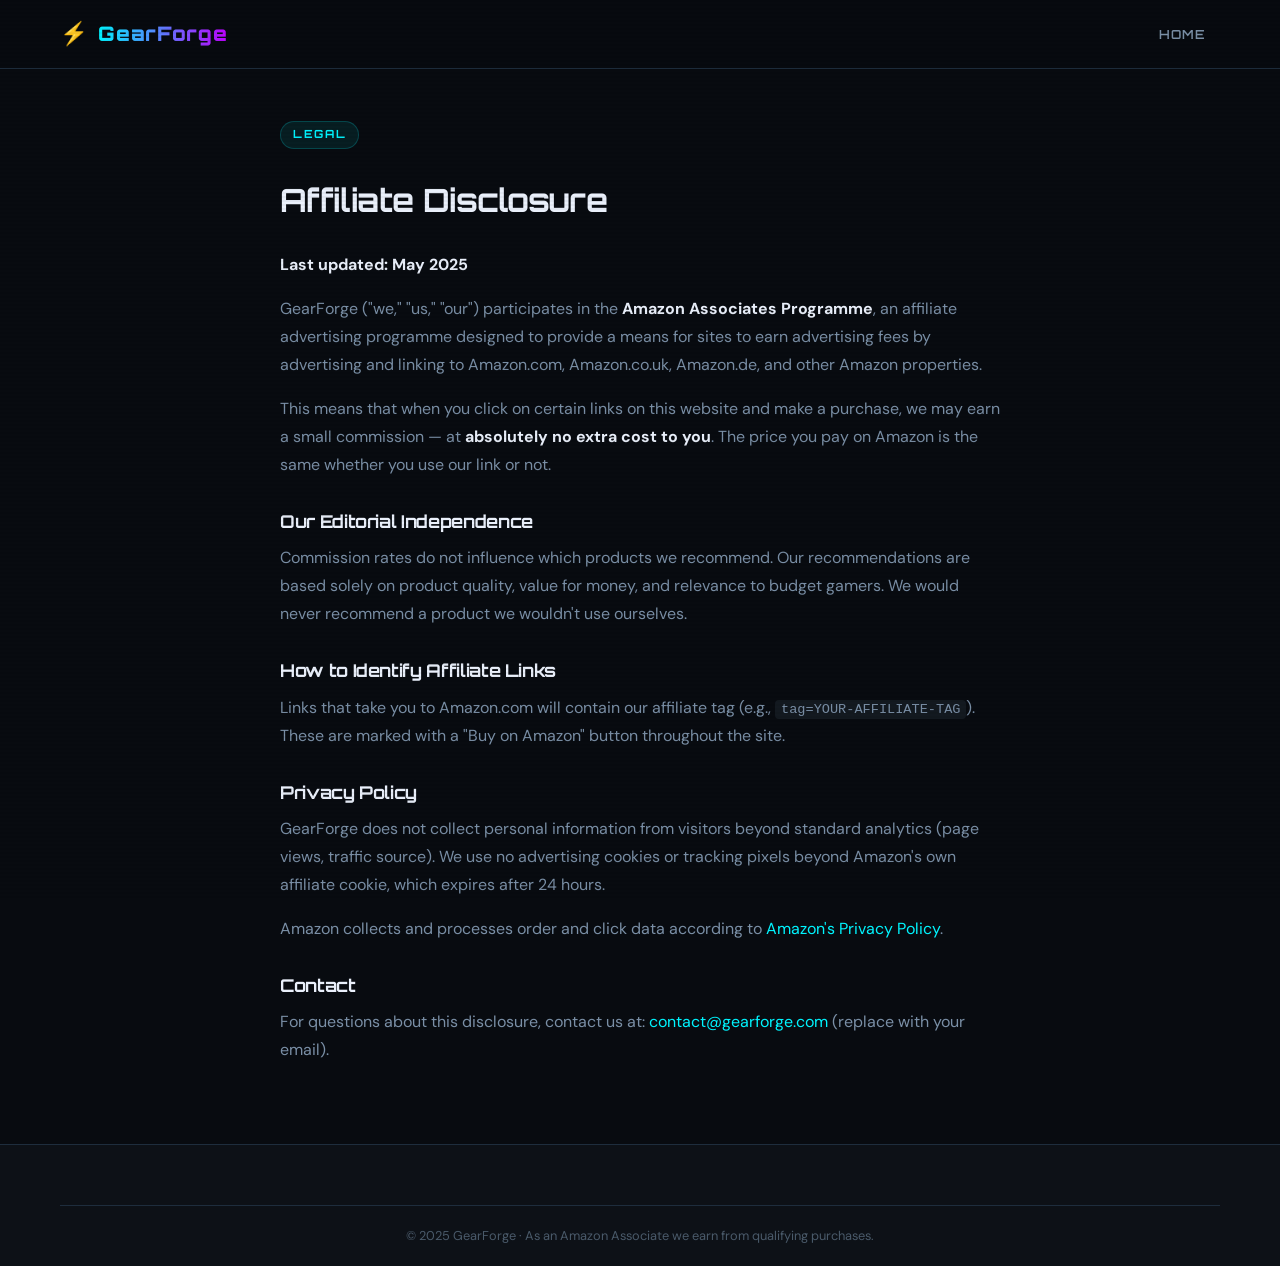
==== affiliate-disclosure.html @ 17405a84 "Add website files" ====
<!DOCTYPE html>
<html lang="en">
<head>
  <meta charset="UTF-8">
  <meta name="viewport" content="width=device-width, initial-scale=1.0">
  <title>Affiliate Disclosure – GearForge</title>
  <meta name="description" content="GearForge affiliate disclosure. We participate in the Amazon Associates Programme.">
  <link rel="preconnect" href="https://fonts.googleapis.com">
  <link href="https://fonts.googleapis.com/css2?family=Orbitron:wght@400;600;700;900&family=DM+Sans:wght@300;400;500;600&display=swap" rel="stylesheet">
  <link rel="stylesheet" href="style.css">
</head>
<body>
  <header class="site-header">
    <nav class="nav-container">
      <a href="index.html" class="logo"><span class="logo-icon">⚡</span><span class="logo-text">GearForge</span></a>
      <button class="nav-toggle" id="navToggle"><span></span><span></span><span></span></button>
      <ul class="nav-links" id="navLinks">
        <li><a href="index.html" class="nav-link">Home</a></li>
      </ul>
    </nav>
  </header>

  <div style="max-width: 760px; margin: 120px auto 80px; padding: 0 20px;">
    <span class="section-tag">Legal</span>
    <h1 style="font-size: 2rem; margin: 16px 0 32px;">Affiliate Disclosure</h1>

    <div style="color: var(--text-secondary); line-height: 1.75;">
      <p style="margin-bottom: 16px;"><strong style="color: var(--text-primary);">Last updated: May 2025</strong></p>

      <p style="margin-bottom: 16px;">GearForge ("we," "us," "our") participates in the <strong style="color: var(--text-primary);">Amazon Associates Programme</strong>, an affiliate advertising programme designed to provide a means for sites to earn advertising fees by advertising and linking to Amazon.com, Amazon.co.uk, Amazon.de, and other Amazon properties.</p>

      <p style="margin-bottom: 16px;">This means that when you click on certain links on this website and make a purchase, we may earn a small commission — at <strong style="color: var(--text-primary);">absolutely no extra cost to you</strong>. The price you pay on Amazon is the same whether you use our link or not.</p>

      <h2 style="font-family: var(--font-display); font-size: 1.1rem; font-weight: 700; color: var(--text-primary); margin: 32px 0 12px;">Our Editorial Independence</h2>
      <p style="margin-bottom: 16px;">Commission rates do not influence which products we recommend. Our recommendations are based solely on product quality, value for money, and relevance to budget gamers. We would never recommend a product we wouldn't use ourselves.</p>

      <h2 style="font-family: var(--font-display); font-size: 1.1rem; font-weight: 700; color: var(--text-primary); margin: 32px 0 12px;">How to Identify Affiliate Links</h2>
      <p style="margin-bottom: 16px;">Links that take you to Amazon.com will contain our affiliate tag (e.g., <code style="background: var(--bg-elevated); padding: 2px 6px; border-radius: 4px; font-size: 0.85rem;">tag=YOUR-AFFILIATE-TAG</code>). These are marked with a "Buy on Amazon" button throughout the site.</p>

      <h2 style="font-family: var(--font-display); font-size: 1.1rem; font-weight: 700; color: var(--text-primary); margin: 32px 0 12px;">Privacy Policy</h2>
      <p style="margin-bottom: 16px;">GearForge does not collect personal information from visitors beyond standard analytics (page views, traffic source). We use no advertising cookies or tracking pixels beyond Amazon's own affiliate cookie, which expires after 24 hours.</p>
      <p style="margin-bottom: 16px;">Amazon collects and processes order and click data according to <a href="https://www.amazon.com/gp/help/customer/display.html?nodeId=468496" target="_blank" rel="noopener" style="color: var(--neon-cyan);">Amazon's Privacy Policy</a>.</p>

      <h2 style="font-family: var(--font-display); font-size: 1.1rem; font-weight: 700; color: var(--text-primary); margin: 32px 0 12px;">Contact</h2>
      <p style="margin-bottom: 16px;">For questions about this disclosure, contact us at: <span style="color: var(--neon-cyan);">contact@gearforge.com</span> (replace with your email).</p>
    </div>
  </div>

  <footer class="site-footer">
    <div class="container">
      <div class="footer-bottom">
        <p>© 2025 GearForge · As an Amazon Associate we earn from qualifying purchases.</p>
      </div>
    </div>
  </footer>
  <script src="script.js"></script>
</body>
</html>
---- style.css ----
/* ============================================================
   GearForge - Gaming Affiliate Site Stylesheet
   Theme: Dark neon gaming with RGB accents
   Mobile-first responsive design
   ============================================================ */

/* ── CSS VARIABLES ── */
:root {
  --bg-deep:       #080b10;
  --bg-card:       #0d1117;
  --bg-elevated:   #131920;
  --bg-border:     #1e2d3d;

  --neon-cyan:     #00f5ff;
  --neon-purple:   #bf00ff;
  --neon-green:    #00ff88;
  --neon-orange:   #ff6600;
  --neon-pink:     #ff00aa;
  --neon-yellow:   #ffee00;

  --text-primary:  #eaf0fb;
  --text-secondary: #7a8fa6;
  --text-muted:    #4a5a6a;

  --amazon-orange: #ff9900;
  --amazon-hover:  #ffb84d;

  --font-display: 'Orbitron', monospace;
  --font-body:    'DM Sans', sans-serif;

  --radius-sm:  6px;
  --radius-md:  12px;
  --radius-lg:  20px;
  --radius-xl:  32px;

  --shadow-card: 0 4px 24px rgba(0,0,0,0.5);
  --shadow-glow-cyan: 0 0 20px rgba(0,245,255,0.25);
  --shadow-glow-purple: 0 0 20px rgba(191,0,255,0.25);
  --transition: 0.25s cubic-bezier(0.4,0,0.2,1);
}

/* ── RESET & BASE ── */
*, *::before, *::after { box-sizing: border-box; margin: 0; padding: 0; }
html { scroll-behavior: smooth; }
body {
  background: var(--bg-deep);
  color: var(--text-primary);
  font-family: var(--font-body);
  font-size: 16px;
  line-height: 1.6;
  overflow-x: hidden;
}
img { max-width: 100%; display: block; }
a { color: inherit; text-decoration: none; }
ul { list-style: none; }
button { cursor: pointer; border: none; background: none; font-family: inherit; }

/* ── CONTAINER ── */
.container {
  width: 100%;
  max-width: 1200px;
  margin: 0 auto;
  padding: 0 20px;
}

/* ── TYPOGRAPHY ── */
h1,h2,h3,h4 {
  font-family: var(--font-display);
  line-height: 1.2;
  letter-spacing: -0.02em;
}
.gradient-text {
  background: linear-gradient(135deg, var(--neon-cyan) 0%, var(--neon-purple) 50%, var(--neon-pink) 100%);
  -webkit-background-clip: text;
  -webkit-text-fill-color: transparent;
  background-clip: text;
}

/* ── BUTTONS ── */
.btn {
  display: inline-flex;
  align-items: center;
  gap: 8px;
  padding: 12px 24px;
  border-radius: var(--radius-sm);
  font-family: var(--font-display);
  font-size: 0.85rem;
  font-weight: 700;
  letter-spacing: 0.05em;
  text-transform: uppercase;
  transition: var(--transition);
  cursor: pointer;
  white-space: nowrap;
}
.btn-primary {
  background: linear-gradient(135deg, var(--neon-cyan), var(--neon-purple));
  color: #000;
  box-shadow: 0 0 20px rgba(0,245,255,0.3);
}
.btn-primary:hover {
  transform: translateY(-2px);
  box-shadow: 0 0 32px rgba(0,245,255,0.5);
}
.btn-ghost {
  border: 1px solid var(--bg-border);
  color: var(--text-primary);
  background: rgba(255,255,255,0.03);
}
.btn-ghost:hover {
  border-color: var(--neon-cyan);
  color: var(--neon-cyan);
  background: rgba(0,245,255,0.05);
}
.btn-amazon {
  background: var(--amazon-orange);
  color: #000;
  font-family: var(--font-display);
  font-size: 0.8rem;
  font-weight: 700;
  padding: 10px 18px;
  border-radius: var(--radius-sm);
  letter-spacing: 0.03em;
  transition: var(--transition);
  flex-shrink: 0;
}
.btn-amazon:hover {
  background: var(--amazon-hover);
  transform: translateY(-1px);
  box-shadow: 0 4px 16px rgba(255,153,0,0.4);
}

/* ── SECTION HELPERS ── */
.section-tag {
  display: inline-block;
  font-family: var(--font-display);
  font-size: 0.7rem;
  font-weight: 700;
  letter-spacing: 0.15em;
  text-transform: uppercase;
  color: var(--neon-cyan);
  background: rgba(0,245,255,0.08);
  border: 1px solid rgba(0,245,255,0.2);
  padding: 4px 12px;
  border-radius: 100px;
  margin-bottom: 16px;
}
.section-header {
  text-align: center;
  margin-bottom: 48px;
}
.section-title {
  font-size: clamp(1.8rem, 4vw, 2.6rem);
  margin-bottom: 12px;
}
.section-subtitle {
  color: var(--text-secondary);
  font-size: 1.05rem;
  max-width: 560px;
  margin: 0 auto;
}

/* ================================================================
   HEADER / NAV
================================================================ */
.site-header {
  position: fixed;
  top: 0;
  left: 0;
  right: 0;
  z-index: 100;
  background: rgba(8,11,16,0.85);
  backdrop-filter: blur(16px);
  -webkit-backdrop-filter: blur(16px);
  border-bottom: 1px solid var(--bg-border);
  transition: var(--transition);
}
.nav-container {
  max-width: 1200px;
  margin: 0 auto;
  padding: 0 20px;
  height: 68px;
  display: flex;
  align-items: center;
  justify-content: space-between;
  gap: 24px;
}
.logo {
  display: flex;
  align-items: center;
  gap: 10px;
  flex-shrink: 0;
}
.logo-icon { font-size: 1.4rem; }
.logo-text {
  font-family: var(--font-display);
  font-size: 1.25rem;
  font-weight: 900;
  letter-spacing: 0.05em;
  background: linear-gradient(90deg, var(--neon-cyan), var(--neon-purple));
  -webkit-background-clip: text;
  -webkit-text-fill-color: transparent;
  background-clip: text;
}
.nav-links {
  display: flex;
  align-items: center;
  gap: 4px;
}
.nav-link {
  font-family: var(--font-display);
  font-size: 0.78rem;
  font-weight: 600;
  letter-spacing: 0.08em;
  text-transform: uppercase;
  color: var(--text-secondary);
  padding: 8px 14px;
  border-radius: var(--radius-sm);
  transition: var(--transition);
}
.nav-link:hover, .nav-link.active {
  color: var(--neon-cyan);
  background: rgba(0,245,255,0.07);
}
.nav-dropdown {
  position: relative;
}
.nav-dropdown:hover .dropdown-menu {
  opacity: 1;
  visibility: visible;
  transform: translateY(0);
}
.dropdown-menu {
  position: absolute;
  top: calc(100% + 8px);
  left: 0;
  background: var(--bg-card);
  border: 1px solid var(--bg-border);
  border-radius: var(--radius-md);
  padding: 8px;
  min-width: 210px;
  opacity: 0;
  visibility: hidden;
  transform: translateY(-8px);
  transition: var(--transition);
  box-shadow: var(--shadow-card);
}
.dropdown-menu li a {
  display: block;
  padding: 10px 14px;
  border-radius: var(--radius-sm);
  color: var(--text-secondary);
  font-size: 0.9rem;
  transition: var(--transition);
}
.dropdown-menu li a:hover {
  background: rgba(0,245,255,0.06);
  color: var(--text-primary);
}
.nav-toggle {
  display: none;
  flex-direction: column;
  gap: 5px;
  padding: 8px;
}
.nav-toggle span {
  display: block;
  width: 22px;
  height: 2px;
  background: var(--text-primary);
  border-radius: 2px;
  transition: var(--transition);
}

/* ================================================================
   HERO
================================================================ */
.hero {
  position: relative;
  min-height: 100vh;
  display: flex;
  flex-direction: column;
  align-items: center;
  justify-content: center;
  text-align: center;
  padding: 120px 20px 80px;
  overflow: hidden;
}
.hero-bg {
  position: absolute;
  inset: 0;
  z-index: 0;
}
.grid-overlay {
  position: absolute;
  inset: 0;
  background-image:
    linear-gradient(rgba(0,245,255,0.04) 1px, transparent 1px),
    linear-gradient(90deg, rgba(0,245,255,0.04) 1px, transparent 1px);
  background-size: 48px 48px;
  mask-image: radial-gradient(ellipse 80% 80% at 50% 50%, black 40%, transparent 100%);
}
.glow-orb {
  position: absolute;
  border-radius: 50%;
  filter: blur(80px);
  opacity: 0.3;
  animation: floatOrb 8s ease-in-out infinite;
}
.glow-orb-1 { width: 500px; height: 500px; background: var(--neon-purple); top: -100px; left: -100px; animation-delay: 0s; }
.glow-orb-2 { width: 400px; height: 400px; background: var(--neon-cyan); bottom: -50px; right: -50px; animation-delay: -3s; }
.glow-orb-3 { width: 300px; height: 300px; background: var(--neon-pink); top: 50%; left: 60%; animation-delay: -6s; }
@keyframes floatOrb {
  0%, 100% { transform: translate(0, 0); }
  33% { transform: translate(20px, -20px); }
  66% { transform: translate(-15px, 15px); }
}
.hero-content { position: relative; z-index: 1; max-width: 800px; }
.hero-badge {
  display: inline-block;
  font-family: var(--font-display);
  font-size: 0.72rem;
  font-weight: 700;
  letter-spacing: 0.12em;
  text-transform: uppercase;
  color: var(--neon-orange);
  background: rgba(255,102,0,0.1);
  border: 1px solid rgba(255,102,0,0.3);
  padding: 5px 14px;
  border-radius: 100px;
  margin-bottom: 24px;
}
.hero-title {
  font-size: clamp(2.4rem, 7vw, 5rem);
  font-weight: 900;
  margin-bottom: 20px;
  line-height: 1.05;
}
.hero-subtitle {
  font-size: clamp(1rem, 2.5vw, 1.25rem);
  color: var(--text-secondary);
  max-width: 600px;
  margin: 0 auto 36px;
}
.hero-ctas {
  display: flex;
  gap: 12px;
  justify-content: center;
  flex-wrap: wrap;
  margin-bottom: 48px;
}
.hero-stats {
  display: flex;
  align-items: center;
  justify-content: center;
  gap: 24px;
  flex-wrap: wrap;
}
.stat { text-align: center; }
.stat-number {
  display: block;
  font-family: var(--font-display);
  font-size: 1.6rem;
  font-weight: 900;
  color: var(--neon-cyan);
}
.stat-label {
  font-size: 0.8rem;
  color: var(--text-muted);
  letter-spacing: 0.05em;
  text-transform: uppercase;
}
.stat-divider {
  width: 1px;
  height: 40px;
  background: var(--bg-border);
}
.hero-scroll-hint {
  position: absolute;
  bottom: 32px;
  left: 50%;
  transform: translateX(-50%);
  font-size: 0.75rem;
  color: var(--text-muted);
  letter-spacing: 0.1em;
  animation: bounce 2s ease-in-out infinite;
}
@keyframes bounce {
  0%, 100% { transform: translateX(-50%) translateY(0); }
  50% { transform: translateX(-50%) translateY(6px); }
}

/* ================================================================
   TRUST BAR
================================================================ */
.trust-bar {
  background: rgba(0,245,255,0.04);
  border-top: 1px solid rgba(0,245,255,0.1);
  border-bottom: 1px solid rgba(0,245,255,0.1);
  padding: 14px 20px;
  overflow: hidden;
}
.trust-inner {
  max-width: 1200px;
  margin: 0 auto;
  display: flex;
  align-items: center;
  justify-content: center;
  gap: 16px;
  flex-wrap: wrap;
}
.trust-item { font-size: 0.85rem; color: var(--text-secondary); }
.trust-sep { color: var(--bg-border); }

/* ================================================================
   CATEGORIES
================================================================ */
.categories-section { padding: 80px 0; }
.categories-grid {
  display: grid;
  grid-template-columns: repeat(auto-fit, minmax(200px, 1fr));
  gap: 16px;
}
.category-card {
  display: block;
  background: var(--bg-card);
  border: 1px solid var(--bg-border);
  border-radius: var(--radius-lg);
  padding: 28px 24px;
  text-align: center;
  transition: var(--transition);
  cursor: pointer;
  position: relative;
  overflow: hidden;
}
.category-card::before {
  content: '';
  position: absolute;
  inset: 0;
  border-radius: inherit;
  opacity: 0;
  transition: var(--transition);
}
.category-card[data-glow="cyan"]::before { background: radial-gradient(ellipse at top, rgba(0,245,255,0.08), transparent 70%); }
.category-card[data-glow="purple"]::before { background: radial-gradient(ellipse at top, rgba(191,0,255,0.08), transparent 70%); }
.category-card[data-glow="green"]::before { background: radial-gradient(ellipse at top, rgba(0,255,136,0.08), transparent 70%); }
.category-card[data-glow="orange"]::before { background: radial-gradient(ellipse at top, rgba(255,102,0,0.08), transparent 70%); }
.category-card[data-glow="pink"]::before { background: radial-gradient(ellipse at top, rgba(255,0,170,0.08), transparent 70%); }
.category-card:hover { transform: translateY(-4px); border-color: rgba(0,245,255,0.3); }
.category-card:hover::before { opacity: 1; }
.category-icon { font-size: 2.4rem; margin-bottom: 12px; }
.category-card h3 {
  font-family: var(--font-display);
  font-size: 0.95rem;
  font-weight: 700;
  margin-bottom: 8px;
  letter-spacing: 0.03em;
}
.category-card p { font-size: 0.82rem; color: var(--text-muted); margin-bottom: 16px; }
.category-cta {
  font-family: var(--font-display);
  font-size: 0.75rem;
  font-weight: 700;
  color: var(--neon-cyan);
  letter-spacing: 0.08em;
  text-transform: uppercase;
}

/* ================================================================
   FEATURED PRODUCTS
================================================================ */
.featured-section { padding: 0 0 80px; }
.products-grid {
  display: grid;
  grid-template-columns: repeat(auto-fit, minmax(300px, 1fr));
  gap: 24px;
}
.product-card {
  background: var(--bg-card);
  border: 1px solid var(--bg-border);
  border-radius: var(--radius-lg);
  overflow: hidden;
  position: relative;
  transition: var(--transition);
}
.product-card:hover { transform: translateY(-4px); box-shadow: 0 8px 40px rgba(0,0,0,0.4); border-color: var(--neon-cyan); }
.product-badge {
  position: absolute;
  top: 12px;
  left: 12px;
  z-index: 2;
  background: var(--neon-cyan);
  color: #000;
  font-family: var(--font-display);
  font-size: 0.65rem;
  font-weight: 800;
  letter-spacing: 0.08em;
  text-transform: uppercase;
  padding: 4px 10px;
  border-radius: 100px;
}
.badge-hot { background: var(--neon-orange); }
.badge-new { background: var(--neon-green); }
.product-img-wrap {
  background: var(--bg-elevated);
  height: 180px;
  display: flex;
  align-items: center;
  justify-content: center;
  overflow: hidden;
}
.product-img { width: 100%; height: 100%; object-fit: cover; transition: transform 0.3s; }
.product-card:hover .product-img { transform: scale(1.03); }
.product-info { padding: 20px; }
.product-cat {
  font-size: 0.75rem;
  color: var(--text-muted);
  font-family: var(--font-display);
  letter-spacing: 0.06em;
  text-transform: uppercase;
  margin-bottom: 8px;
  display: block;
}
.product-name {
  font-family: var(--font-display);
  font-size: 1rem;
  font-weight: 700;
  margin-bottom: 6px;
}
.product-rating { font-size: 0.85rem; color: var(--neon-yellow); margin-bottom: 8px; }
.product-rating span { color: var(--text-muted); font-size: 0.78rem; }
.product-desc { font-size: 0.88rem; color: var(--text-secondary); margin-bottom: 16px; line-height: 1.5; }
.product-price-row { display: flex; align-items: center; justify-content: space-between; gap: 12px; }
.product-price {
  font-family: var(--font-display);
  font-size: 1.3rem;
  font-weight: 900;
  color: var(--neon-green);
}

/* ================================================================
   BLOG SECTION
================================================================ */
.blog-section { padding: 80px 0; }
.blog-grid {
  display: grid;
  grid-template-columns: repeat(auto-fit, minmax(320px, 1fr));
  gap: 24px;
}
.blog-card {
  display: block;
  background: var(--bg-card);
  border: 1px solid var(--bg-border);
  border-radius: var(--radius-lg);
  overflow: hidden;
  transition: var(--transition);
}
.blog-card:hover { transform: translateY(-4px); border-color: rgba(0,245,255,0.3); box-shadow: var(--shadow-glow-cyan); }
.blog-card-img {
  height: 120px;
  background: var(--bg, rgba(0,245,255,0.08));
  display: flex;
  align-items: center;
  justify-content: center;
  font-size: 3rem;
  border-bottom: 1px solid var(--bg-border);
}
.blog-card-body { padding: 20px; }
.blog-tag {
  font-family: var(--font-display);
  font-size: 0.68rem;
  font-weight: 700;
  letter-spacing: 0.1em;
  text-transform: uppercase;
  color: var(--neon-purple);
  margin-bottom: 8px;
  display: block;
}
.blog-card-body h3 {
  font-size: 1rem;
  font-weight: 700;
  margin-bottom: 8px;
  line-height: 1.4;
  transition: var(--transition);
}
.blog-card:hover .blog-card-body h3 { color: var(--neon-cyan); }
.blog-card-body p { font-size: 0.85rem; color: var(--text-secondary); margin-bottom: 14px; line-height: 1.5; }
.blog-read-more {
  font-family: var(--font-display);
  font-size: 0.75rem;
  font-weight: 700;
  color: var(--neon-cyan);
  letter-spacing: 0.06em;
  text-transform: uppercase;
}

/* ================================================================
   ABOUT / AFFILIATE NOTICE
================================================================ */
.about-section { padding: 80px 0; background: var(--bg-card); border-top: 1px solid var(--bg-border); }
.about-grid { display: grid; grid-template-columns: 1fr 1fr; gap: 48px; align-items: center; }
.about-text h2 { font-size: clamp(1.4rem, 3vw, 2rem); margin-bottom: 16px; }
.about-text p { color: var(--text-secondary); margin-bottom: 12px; }
.notice-box {
  background: rgba(255,153,0,0.05);
  border: 1px solid rgba(255,153,0,0.2);
  border-radius: var(--radius-md);
  padding: 24px;
}
.notice-box h4 { font-family: var(--font-display); font-size: 0.9rem; font-weight: 700; margin-bottom: 12px; color: var(--amazon-orange); }
.notice-box p { font-size: 0.88rem; color: var(--text-secondary); line-height: 1.6; }

/* ================================================================
   NEWSLETTER
================================================================ */
.newsletter-section { padding: 80px 0; }
.newsletter-box {
  position: relative;
  background: var(--bg-card);
  border: 1px solid var(--bg-border);
  border-radius: var(--radius-xl);
  padding: 60px 40px;
  text-align: center;
  overflow: hidden;
}
.nl-glow {
  position: absolute;
  width: 400px;
  height: 400px;
  background: radial-gradient(circle, rgba(0,245,255,0.08) 0%, transparent 70%);
  top: -100px;
  left: 50%;
  transform: translateX(-50%);
  pointer-events: none;
}
.newsletter-box h3 { font-size: clamp(1.4rem, 3vw, 1.8rem); margin-bottom: 12px; }
.newsletter-box p { color: var(--text-secondary); margin-bottom: 28px; }
.nl-form {
  display: flex;
  gap: 12px;
  max-width: 460px;
  margin: 0 auto 12px;
  flex-wrap: wrap;
  justify-content: center;
}
.nl-input {
  flex: 1;
  min-width: 200px;
  background: var(--bg-elevated);
  border: 1px solid var(--bg-border);
  color: var(--text-primary);
  padding: 12px 18px;
  border-radius: var(--radius-sm);
  font-family: var(--font-body);
  font-size: 0.95rem;
  outline: none;
  transition: var(--transition);
}
.nl-input:focus { border-color: var(--neon-cyan); box-shadow: 0 0 0 2px rgba(0,245,255,0.1); }
.newsletter-box small { color: var(--text-muted); font-size: 0.78rem; }

/* ================================================================
   FOOTER
================================================================ */
.site-footer {
  background: var(--bg-card);
  border-top: 1px solid var(--bg-border);
  padding: 60px 0 0;
}
.footer-grid {
  display: grid;
  grid-template-columns: 2fr 1fr 1fr 1fr;
  gap: 48px;
  margin-bottom: 48px;
}
.footer-brand p { font-size: 0.85rem; color: var(--text-muted); margin-top: 12px; max-width: 220px; }
.footer-links h4 {
  font-family: var(--font-display);
  font-size: 0.78rem;
  font-weight: 700;
  letter-spacing: 0.1em;
  text-transform: uppercase;
  color: var(--text-secondary);
  margin-bottom: 16px;
}
.footer-links ul li { margin-bottom: 10px; }
.footer-links ul li a { font-size: 0.88rem; color: var(--text-muted); transition: var(--transition); }
.footer-links ul li a:hover { color: var(--neon-cyan); }
.footer-bottom {
  border-top: 1px solid var(--bg-border);
  padding: 20px 0;
  text-align: center;
  font-size: 0.8rem;
  color: var(--text-muted);
}

/* ================================================================
   ARTICLE PAGE SPECIFIC STYLES
================================================================ */
.article-hero {
  padding: 120px 20px 60px;
  text-align: center;
  position: relative;
  overflow: hidden;
}
.article-hero::before {
  content: '';
  position: absolute;
  inset: 0;
  background-image:
    linear-gradient(rgba(0,245,255,0.03) 1px, transparent 1px),
    linear-gradient(90deg, rgba(0,245,255,0.03) 1px, transparent 1px);
  background-size: 48px 48px;
  mask-image: radial-gradient(ellipse 80% 80% at 50% 50%, black 40%, transparent 100%);
}
.article-hero-inner { position: relative; max-width: 800px; margin: 0 auto; }
.article-meta { display: flex; align-items: center; justify-content: center; gap: 16px; margin-top: 20px; flex-wrap: wrap; }
.article-meta span { font-size: 0.82rem; color: var(--text-muted); }
.article-meta .dot { color: var(--bg-border); }
.article-body {
  max-width: 800px;
  margin: 0 auto;
  padding: 0 20px 80px;
}
.article-body h2 {
  font-size: 1.4rem;
  margin: 40px 0 16px;
  color: var(--text-primary);
  padding-bottom: 10px;
  border-bottom: 1px solid var(--bg-border);
}
.article-body h3 { font-size: 1.1rem; margin: 28px 0 12px; color: var(--neon-cyan); }
.article-body p { color: var(--text-secondary); margin-bottom: 16px; line-height: 1.75; }
.article-body ul { margin: 0 0 16px 20px; }
.article-body ul li { color: var(--text-secondary); margin-bottom: 8px; line-height: 1.6; list-style: disc; }
.article-body strong { color: var(--text-primary); }

/* Product comparison table */
.comparison-table { width: 100%; border-collapse: collapse; margin: 32px 0; font-size: 0.88rem; }
.comparison-table th {
  background: var(--bg-elevated);
  font-family: var(--font-display);
  font-size: 0.72rem;
  font-weight: 700;
  letter-spacing: 0.08em;
  text-transform: uppercase;
  color: var(--neon-cyan);
  padding: 14px 16px;
  text-align: left;
  border-bottom: 1px solid var(--bg-border);
}
.comparison-table td {
  padding: 14px 16px;
  border-bottom: 1px solid var(--bg-border);
  color: var(--text-secondary);
}
.comparison-table tr:hover td { background: rgba(0,245,255,0.03); }
.comparison-table .winner-row td { background: rgba(0,255,136,0.04); }
.comparison-table .winner-badge {
  background: var(--neon-green);
  color: #000;
  font-size: 0.65rem;
  font-weight: 800;
  padding: 2px 8px;
  border-radius: 100px;
  font-family: var(--font-display);
  letter-spacing: 0.06em;
  text-transform: uppercase;
}

/* CTA Box inside articles */
.article-cta-box {
  background: var(--bg-card);
  border: 1px solid var(--bg-border);
  border-left: 3px solid var(--neon-cyan);
  border-radius: var(--radius-md);
  padding: 24px;
  margin: 32px 0;
  display: flex;
  align-items: flex-start;
  gap: 20px;
  flex-wrap: wrap;
}
.article-cta-box .cta-info { flex: 1; min-width: 200px; }
.article-cta-box h4 { font-family: var(--font-display); font-size: 1rem; font-weight: 700; margin-bottom: 4px; }
.article-cta-box p { font-size: 0.85rem; color: var(--text-muted); margin: 0; }
.article-cta-box .price-tag { font-family: var(--font-display); font-size: 1.1rem; font-weight: 900; color: var(--neon-green); margin-top: 4px; display: block; }
.article-cta-box .cta-action { display: flex; align-items: center; }

/* Summary / verdict box */
.verdict-box {
  background: linear-gradient(135deg, rgba(0,245,255,0.06), rgba(191,0,255,0.06));
  border: 1px solid rgba(0,245,255,0.2);
  border-radius: var(--radius-md);
  padding: 28px;
  margin: 40px 0;
}
.verdict-box h3 { color: var(--neon-cyan); margin: 0 0 12px; font-size: 1rem; }
.verdict-box p { color: var(--text-secondary); font-size: 0.9rem; margin: 0; }

/* ================================================================
   CATEGORY PAGE STYLES
================================================================ */
.category-hero { padding: 120px 20px 60px; text-align: center; }
.filter-bar { padding: 0 0 40px; }
.filter-inner {
  max-width: 900px;
  margin: 0 auto;
  display: flex;
  gap: 10px;
  flex-wrap: wrap;
  justify-content: center;
}
.filter-btn {
  font-family: var(--font-display);
  font-size: 0.72rem;
  font-weight: 700;
  letter-spacing: 0.06em;
  text-transform: uppercase;
  color: var(--text-secondary);
  background: var(--bg-card);
  border: 1px solid var(--bg-border);
  padding: 8px 16px;
  border-radius: 100px;
  cursor: pointer;
  transition: var(--transition);
}
.filter-btn:hover, .filter-btn.active {
  background: rgba(0,245,255,0.08);
  border-color: var(--neon-cyan);
  color: var(--neon-cyan);
}
.products-page-grid { padding: 0 0 80px; }
.products-page-grid .container {
  display: grid;
  grid-template-columns: repeat(auto-fill, minmax(300px, 1fr));
  gap: 24px;
}

/* ================================================================
   RESPONSIVE BREAKPOINTS
================================================================ */
@media (max-width: 900px) {
  .about-grid { grid-template-columns: 1fr; }
  .footer-grid { grid-template-columns: 1fr 1fr; }
}

@media (max-width: 768px) {
  .nav-links {
    display: none;
    position: fixed;
    top: 68px;
    left: 0;
    right: 0;
    background: var(--bg-card);
    border-bottom: 1px solid var(--bg-border);
    flex-direction: column;
    padding: 20px;
    gap: 4px;
  }
  .nav-links.open { display: flex; }
  .nav-toggle { display: flex; }
  .dropdown-menu { position: static; opacity: 1; visibility: visible; transform: none; box-shadow: none; background: var(--bg-elevated); margin-top: 4px; }
  .hero-title { font-size: 2.4rem; }
  .categories-grid { grid-template-columns: repeat(2, 1fr); }
  .blog-grid { grid-template-columns: 1fr; }
  .products-grid { grid-template-columns: 1fr; }
  .footer-grid { grid-template-columns: 1fr; gap: 32px; }
  .newsletter-box { padding: 40px 20px; }
}

@media (max-width: 480px) {
  .categories-grid { grid-template-columns: 1fr; }
  .hero-stats { gap: 12px; }
  .stat-divider { display: none; }
  .trust-inner { gap: 8px; font-size: 0.78rem; }
  .trust-sep { display: none; }
}

/* ================================================================
   UTILITY CLASSES
================================================================ */
.text-center { text-align: center; }
.mt-8 { margin-top: 8px; }
.mt-16 { margin-top: 16px; }
.mt-32 { margin-top: 32px; }
.mb-32 { margin-bottom: 32px; }
.hidden { display: none; }

/* Scanline overlay effect */
body::after {
  content: '';
  position: fixed;
  inset: 0;
  background: repeating-linear-gradient(
    0deg,
    transparent,
    transparent 2px,
    rgba(0,0,0,0.04) 2px,
    rgba(0,0,0,0.04) 4px
  );
  pointer-events: none;
  z-index: 9999;
}
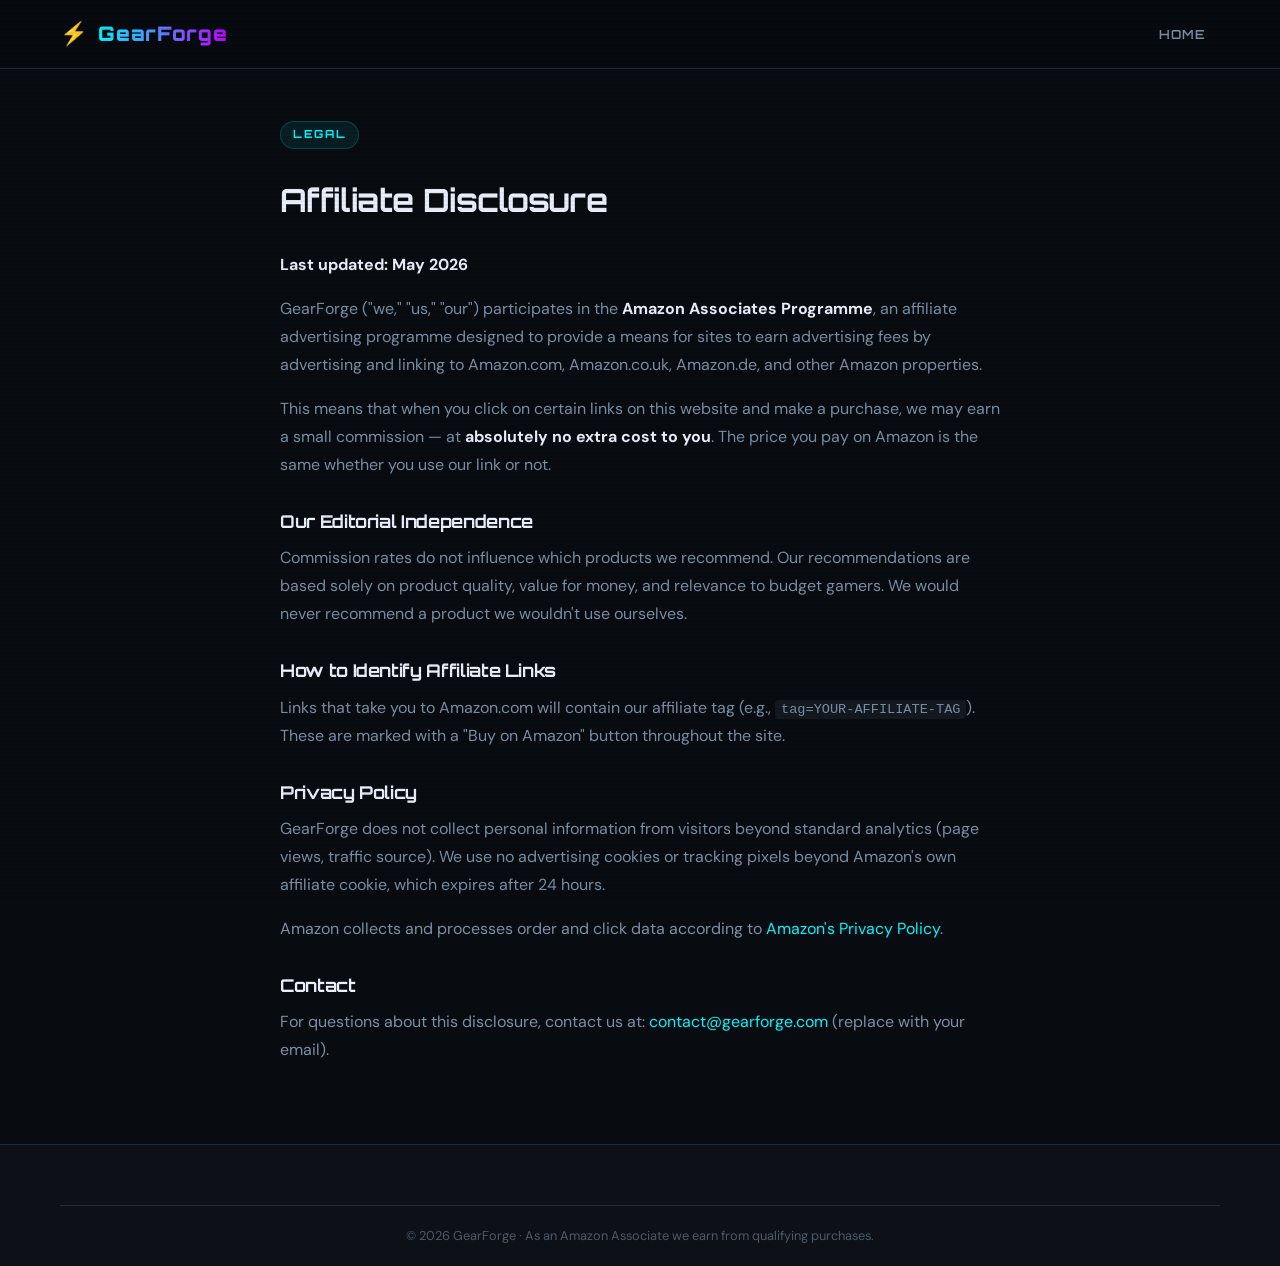
==== commit fb0c0d55: "Update affiliate-disclosure.html" ====
--- a/affiliate-disclosure.html
+++ b/affiliate-disclosure.html
@@ -25,7 +25,7 @@
     <h1 style="font-size: 2rem; margin: 16px 0 32px;">Affiliate Disclosure</h1>
 
     <div style="color: var(--text-secondary); line-height: 1.75;">
-      <p style="margin-bottom: 16px;"><strong style="color: var(--text-primary);">Last updated: May 2025</strong></p>
+      <p style="margin-bottom: 16px;"><strong style="color: var(--text-primary);">Last updated: May 2026</strong></p>
 
       <p style="margin-bottom: 16px;">GearForge ("we," "us," "our") participates in the <strong style="color: var(--text-primary);">Amazon Associates Programme</strong>, an affiliate advertising programme designed to provide a means for sites to earn advertising fees by advertising and linking to Amazon.com, Amazon.co.uk, Amazon.de, and other Amazon properties.</p>
 
@@ -49,7 +49,7 @@
   <footer class="site-footer">
     <div class="container">
       <div class="footer-bottom">
-        <p>© 2025 GearForge · As an Amazon Associate we earn from qualifying purchases.</p>
+        <p>© 2026 GearForge · As an Amazon Associate we earn from qualifying purchases.</p>
       </div>
     </div>
   </footer>
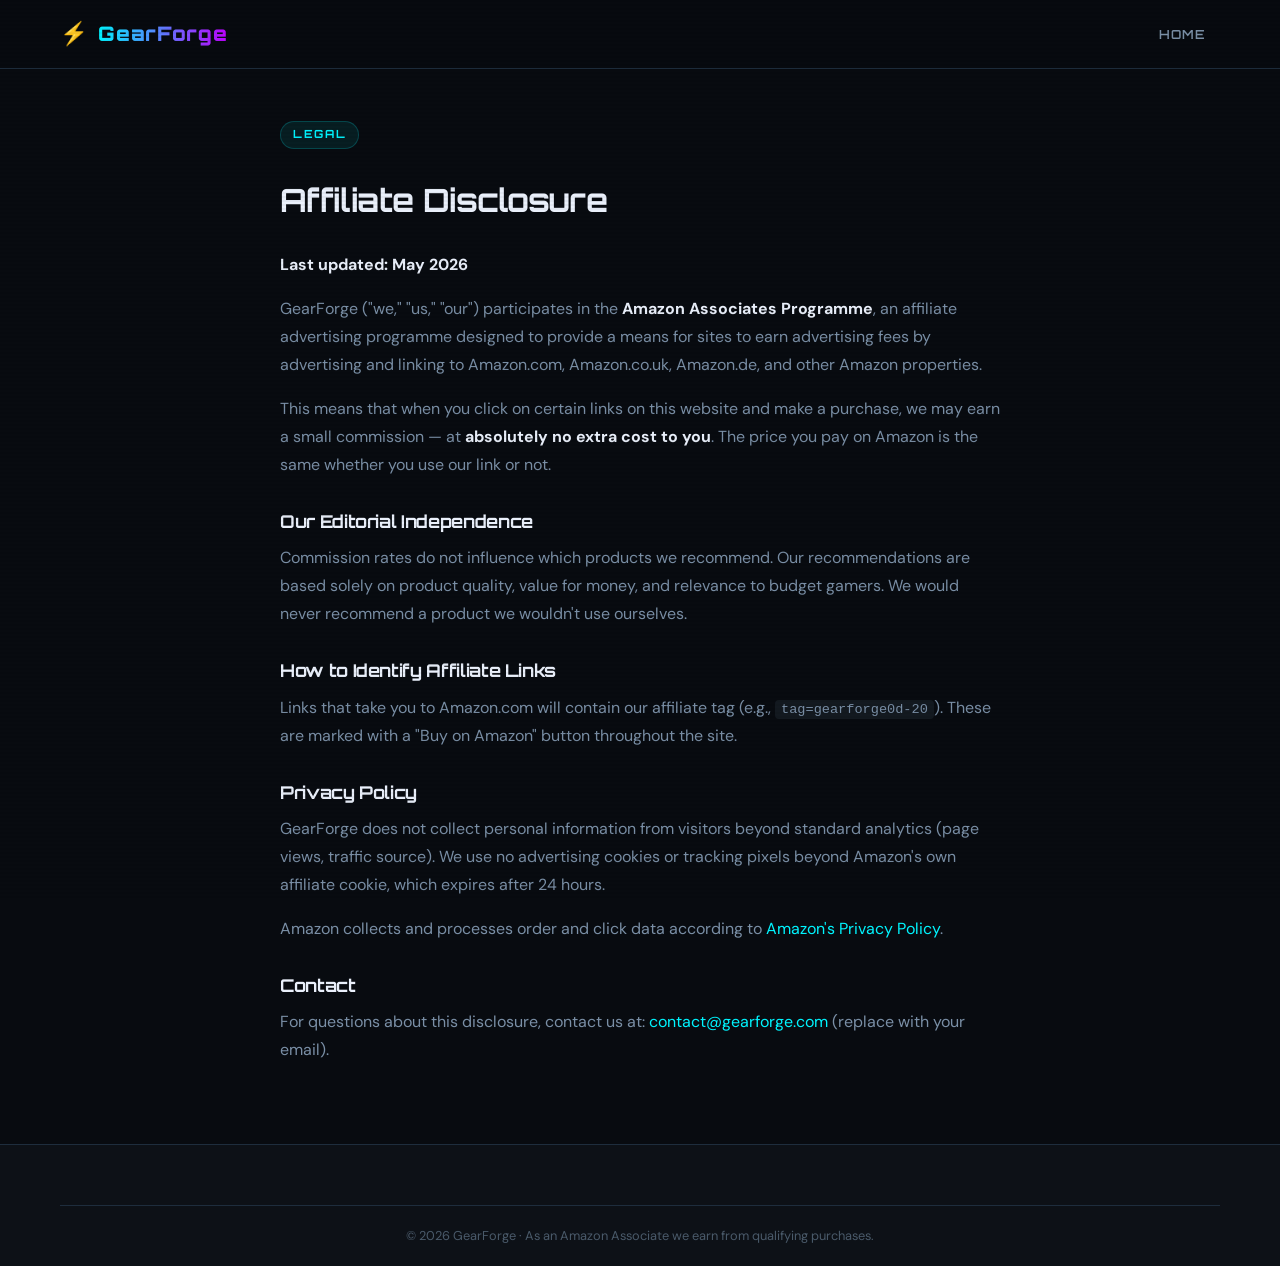
==== commit fcd9ad0c: "Update affiliate-disclosure.html" ====
--- a/affiliate-disclosure.html
+++ b/affiliate-disclosure.html
@@ -35,7 +35,7 @@
       <p style="margin-bottom: 16px;">Commission rates do not influence which products we recommend. Our recommendations are based solely on product quality, value for money, and relevance to budget gamers. We would never recommend a product we wouldn't use ourselves.</p>
 
       <h2 style="font-family: var(--font-display); font-size: 1.1rem; font-weight: 700; color: var(--text-primary); margin: 32px 0 12px;">How to Identify Affiliate Links</h2>
-      <p style="margin-bottom: 16px;">Links that take you to Amazon.com will contain our affiliate tag (e.g., <code style="background: var(--bg-elevated); padding: 2px 6px; border-radius: 4px; font-size: 0.85rem;">tag=YOUR-AFFILIATE-TAG</code>). These are marked with a "Buy on Amazon" button throughout the site.</p>
+      <p style="margin-bottom: 16px;">Links that take you to Amazon.com will contain our affiliate tag (e.g., <code style="background: var(--bg-elevated); padding: 2px 6px; border-radius: 4px; font-size: 0.85rem;">tag=gearforge0d-20</code>). These are marked with a "Buy on Amazon" button throughout the site.</p>
 
       <h2 style="font-family: var(--font-display); font-size: 1.1rem; font-weight: 700; color: var(--text-primary); margin: 32px 0 12px;">Privacy Policy</h2>
       <p style="margin-bottom: 16px;">GearForge does not collect personal information from visitors beyond standard analytics (page views, traffic source). We use no advertising cookies or tracking pixels beyond Amazon's own affiliate cookie, which expires after 24 hours.</p>
